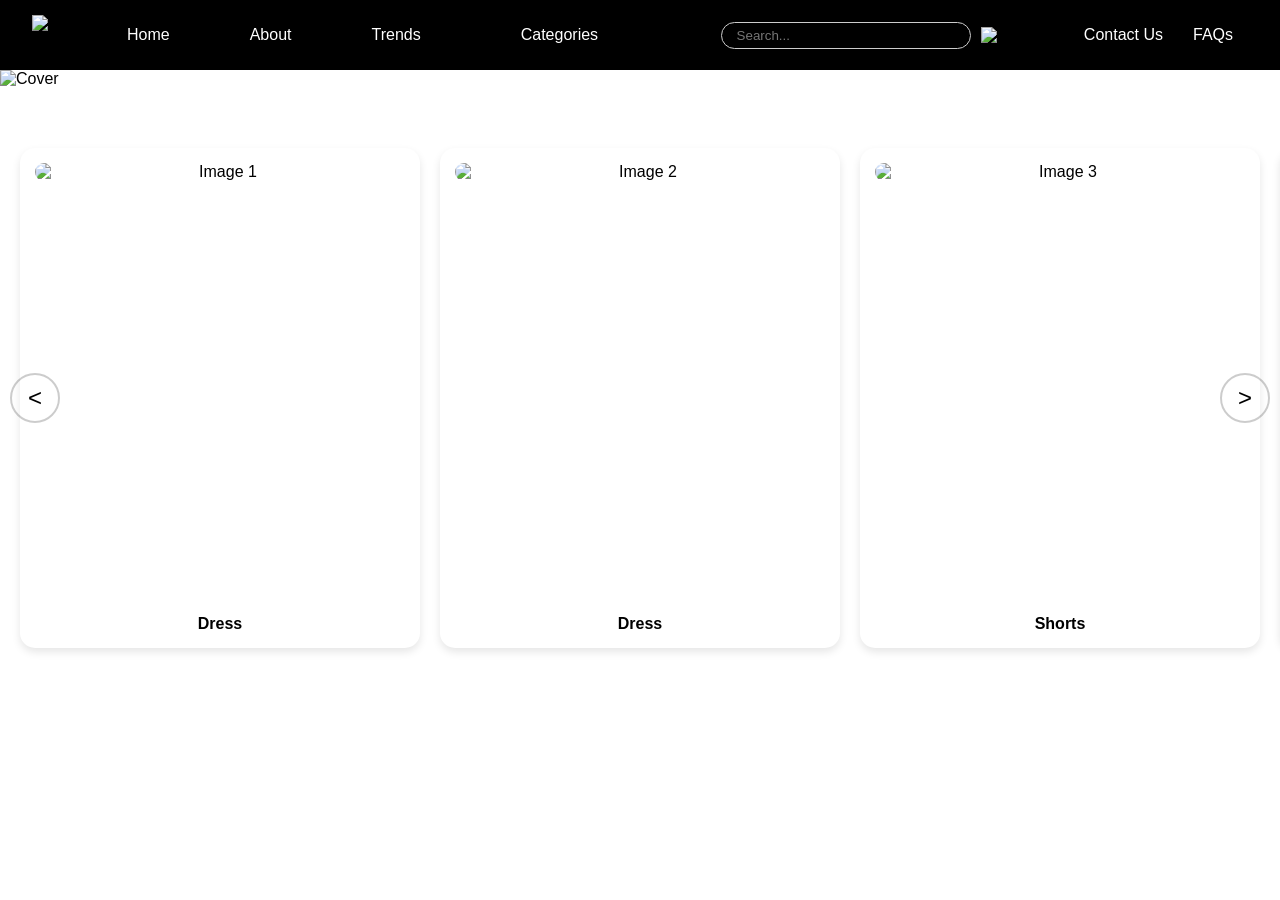
==== index.html @ 2e7d6c05 "Add files via upload" ====
<!DOCTYPE html>
<html lang="en">
<head>
  <title>After Drift</title>
  <meta name="viewport" content="width=device-width, initial-scale=1.0" />
  <link rel="stylesheet" href="style.css" />
  <link rel="icon" type="image/png" href="favicon.png" />
</head>
<body>

  <!-- Navigation Bar -->
  <div class="nav-bar">
    <div class="logo">
      <img src="images/logo1.jpg" alt="Logo" class="logo-img" />
      <a href="index.html">Home</a>
      <a href="about.html">About</a>
      <a href="https://www.printful.com/blog/gen-z-fashion">Trends</a>
    </div>

    <div class="navbar">
      <div class="dropdown">
        <button class="dropbtn">Categories</button>
        <div class="dropdown-content">
          <a href="womens.html">Womens</a>
          <a href="mens.html">Mens</a>
          <a href="kids.html">Kids</a>
          <a href="shoes.html">Footwear</a>
        </div>
      </div>
    </div>

    <div class="search-container">
      <input type="text" placeholder="Search..." class="search-input" id="search-input" />
      <button class="search-btn" id="search-btn">
        <img src="images/btnn.png" alt="Search" />
      </button>
    </div>

    <div class="log-page">
      <a href="contact.html">Contact Us</a>
      <a href="fqs.html">FAQs</a>
    </div>
  </div>

  <!-- Cover Image -->
  <img src="images/cover.jpg" alt="Cover" class="cover-page" />

  <!-- Gallery Section -->
  <div class="gallery-wrapper">
    <button class="nav-btn prev" aria-label="Previous">&lt;</button>
    <div class="gallery">

      <a href="" class="gallery-link">
        <div class="gallery-item">
          <div class="box-container">
            <img src="images/image1.jpg" alt="Image 1" class="gallery-image" />
            <p class="image-info">Dress</p>
          </div>
        </div>
      </a>

      <a href="" class="gallery-link">
        <div class="gallery-item">
          <div class="box-container">
            <img src="images/image2.jpg" alt="Image 2" class="gallery-image" />
            <p class="image-info">Dress</p>
          </div>
        </div>
      </a>

      <a href="" class="gallery-link">
        <div class="gallery-item">
          <div class="box-container">
            <img src="images/image3.jpg" alt="Image 3" class="gallery-image" />
            <p class="image-info">Shorts</p>
          </div>
        </div>
      </a>

      <a href="" class="gallery-link">
        <div class="gallery-item">
          <div class="box-container">
            <img src="images/image4.jpg" alt="Image 4" class="gallery-image" />
            <p class="image-info">Sneaker</p>
          </div>
        </div>
      </a>

      <a href="" class="gallery-link">
        <div class="gallery-item">
          <div class="box-container">
            <img src="images/image5.jpg" alt="Image 5" class="gallery-image" />
            <p class="image-info">Formal</p>
          </div>
        </div>
      </a>

    </div>
    <button class="nav-btn next" aria-label="Next">&gt;</button>
  </div>


  <script src="script.js"></script>
</body>
</html>
---- style.css ----
/* Reset */
* {
  margin: 0;
  padding: 0;
  box-sizing: border-box;
}

/* Base */
body {
  padding-top: 70px;
  min-height: 100vh;
  overflow-x: hidden;
  font-family: 'TT Norms', sans-serif;
}

/* NAV BAR */
.nav-bar {
  position: fixed;
  top: 0;
  left: 0;
  width: 100%;
  height: 70px;
  background-color: #000;
  padding: 0 32px;
  display: flex;
  align-items: center;
  z-index: 1000;
}

.logo {
  display: flex;
  align-items: center;
  margin-right: 40px;
}

.logo-img {
  width: 40px;
  height: 40px;
  object-fit: contain;
  margin-right: 15px;
}

.nav-bar a {
  color: #fff;
  text-decoration: none;
  margin: 0 40px;
}

/* Dropdown */
.dropdown {
  position: relative;
}

.dropbtn {
  background-color: #000;
  color: #fff;
  padding: 14px 20px;
  border: none;
  cursor: pointer;
  font-size: 16px;
  font-family: 'TT Norms', sans-serif;
}

.dropdown-content {
  display: none;
  position: absolute;
  background-color: #f9f9f9;
  min-width: 160px;
  box-shadow: 0 8px 16px rgba(0,0,0,0.2);
  z-index: 999;
}

.dropdown-content a {
  color: #000;
  padding: 12px 16px;
  text-decoration: none;
  display: block;
}

.dropdown-content a:hover {
  background-color: #ddd;
}

.dropdown:hover .dropdown-content {
  display: block;
}

/* Search */
.search-container {
  display: flex;
  align-items: center;
  margin-left: auto;
}

.search-input {
  padding: 5px 15px;
  border: 1px solid #ccc;
  border-radius: 20px;
  outline: none;
  width: 250px;
  background: transparent;
  color: #fff;
}

.search-btn {
  background: none;
  border: none;
  cursor: pointer;
  margin-left: 10px;
}

.search-btn img {
  width: 18px;
  height: 18px;
}

/* Login Links */
.log-page {
  display: flex;
  margin-left: 30px;
  white-space: nowrap;
}

.log-page a {
  color: #fff;
  text-decoration: none;
  margin: 0 15px;
}

/* Cover Images */
.cover-page,
.about-us,
.contact-us,
.FAQs,
.womens-cover,
.mens-cover,
.kids-cover {
  display: block;
  width: 100%;
  height: auto;
  object-fit: cover;
  margin-bottom: 40px;
}

/* Gallery */
.gallery-wrapper {
  position: relative;
  width: 100%;
  margin-top: 20px;
  overflow: hidden;
}

.gallery {
  display: flex;
  gap: 20px;
  padding: 20px;
  overflow-x: auto;
  scrollbar-width: none; /* Firefox */
  -ms-overflow-style: none; /* IE/Edge */
}

.gallery::-webkit-scrollbar {
  display: none; /* Chrome/Safari */
}

.gallery-item {
  display: flex;
  flex-direction: column;
  align-items: center;
}

.box-container {
  width: 400px;
  height: 500px;
  padding: 15px;
  background-color: #fff;
  border-radius: 15px;
  box-shadow: 0 4px 8px rgba(0,0,0,0.1);
  display: flex;
  flex-direction: column;
  align-items: center;
  justify-content: space-between;
  text-align: center;
  overflow: hidden;
  transition: transform 0.2s ease;
}

.box-container:hover {
  transform: scale(1.02);
}

.gallery-image {
  width: 100%;
  max-height: 70%;
  object-fit: cover;
  border-radius: 10px;
  margin-bottom: 10px;
}

.image-info {
  font-weight: bold;
  font-size: 16px;
  margin: 0;
  color: #000;
  text-decoration: none;
}

.gallery-link {
  display: block;
  text-decoration: none;
  color: inherit;
}

/* Gallery Navigation */
.nav-btn {
  position: absolute;
  top: 50%;
  transform: translateY(-50%);
  width: 50px;
  height: 50px;
  background: transparent;
  border: 2px solid rgba(0,0,0,0.2);
  border-radius: 50%;
  display: flex;
  align-items: center;
  justify-content: center;
  cursor: pointer;
  font-size: 24px;
  color: #000;
  transition: background 0.3s, box-shadow 0.3s;
  z-index: 10;
}

.nav-btn:hover {
  background: rgba(0,0,0,0.1);
  box-shadow: 0 0 10px rgba(0,0,0,0.2);
}

.prev { left: 10px; }
.next { right: 10px; }

/* Utility Selector */
.some-selector {
  display: flex;
  align-items: center;
  justify-content: center;
}
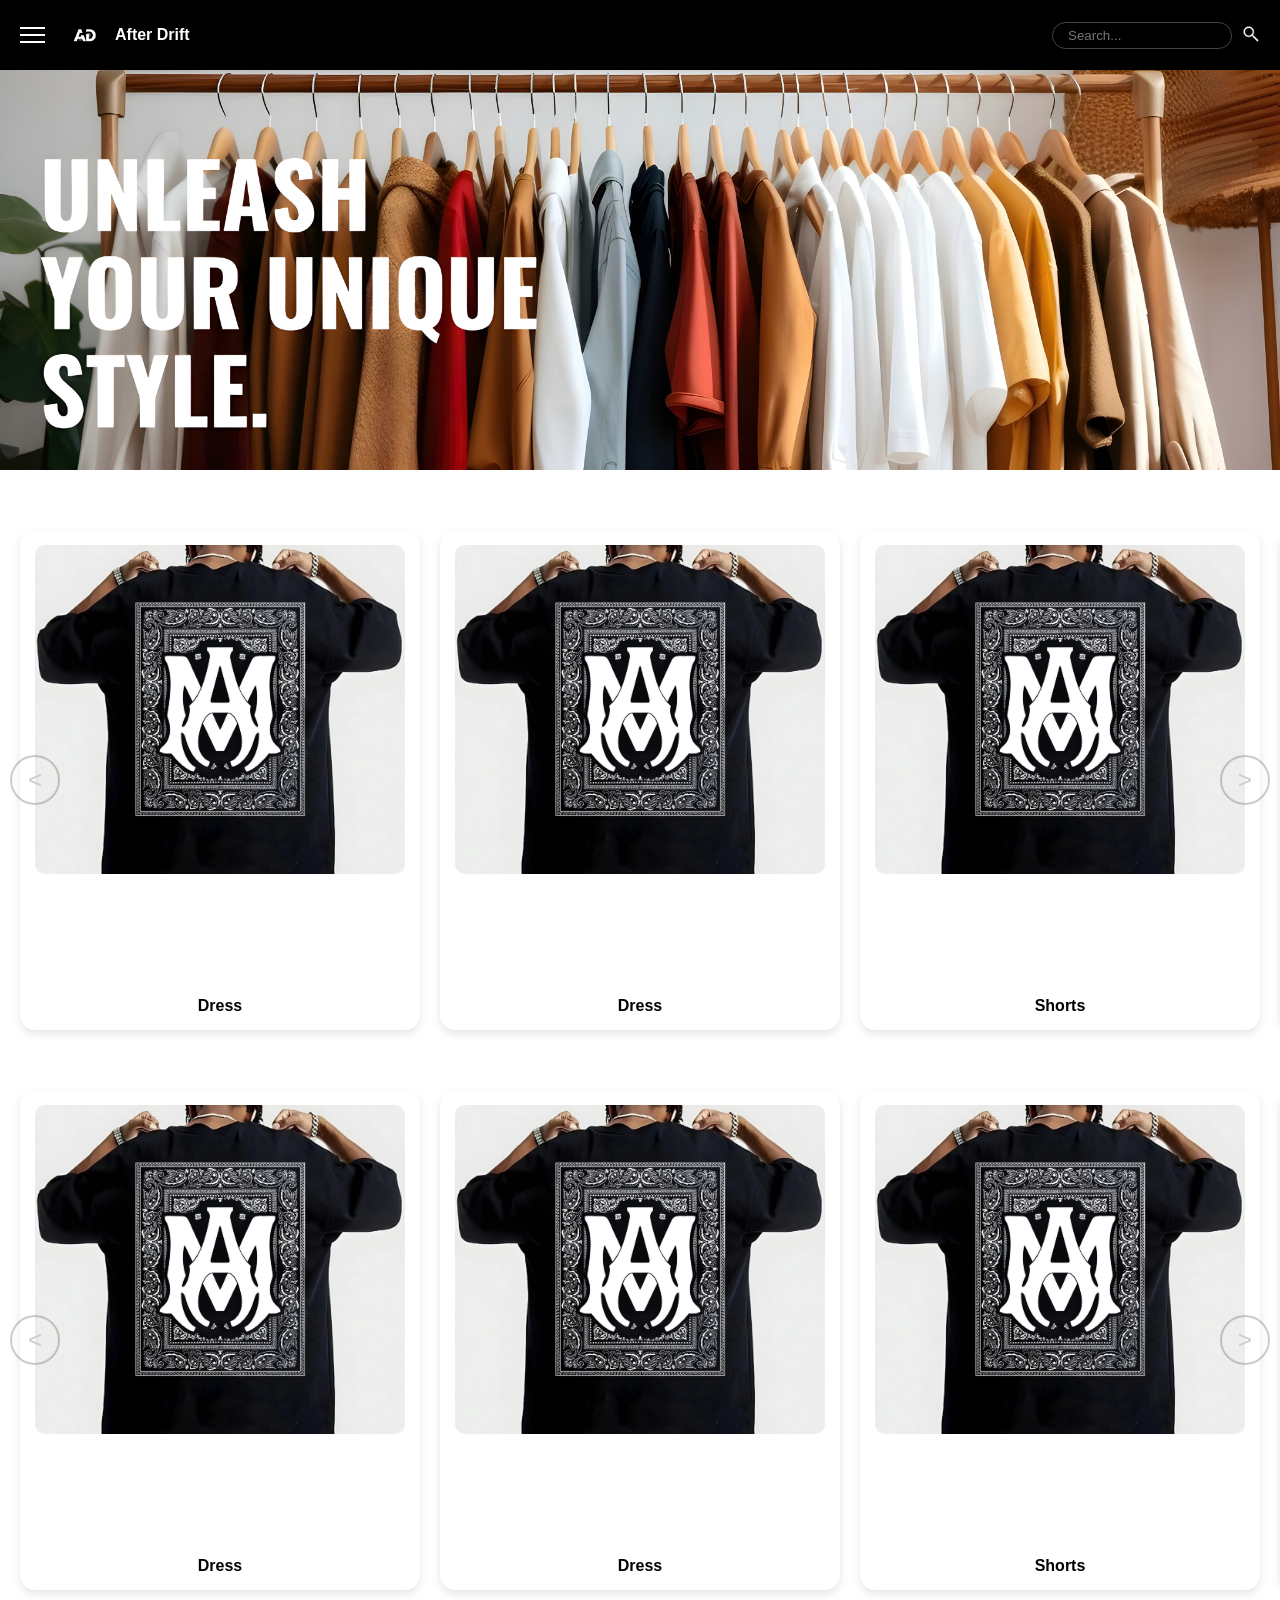
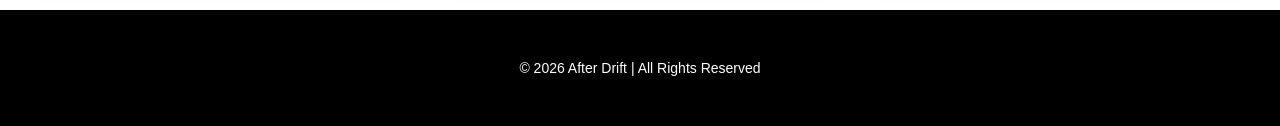
==== commit c4e045aa: "Updated Index" ====
--- a/index.html
+++ b/index.html
@@ -8,25 +8,35 @@
 </head>
 <body>
 
-  <!-- Navigation Bar -->
   <div class="nav-bar">
+    <div class="hamburger" id="hamburger">
+      <span></span>
+      <span></span>
+      <span></span>
+    </div>
+
     <div class="logo">
       <img src="images/logo1.jpg" alt="Logo" class="logo-img" />
+      <span class="site-name">After Drift</span>
+    </div>
+
+    <div class="nav-menu" id="nav-menu">
       <a href="index.html">Home</a>
       <a href="about.html">About</a>
       <a href="https://www.printful.com/blog/gen-z-fashion">Trends</a>
-    </div>
-
-    <div class="navbar">
-      <div class="dropdown">
-        <button class="dropbtn">Categories</button>
-        <div class="dropdown-content">
+      
+            <div class="dropdown">
+        <button class="dropbtn" id="dropbtn">Categories</button>
+        <div class="dropdown-content" id="dropdown-content">
           <a href="womens.html">Womens</a>
           <a href="mens.html">Mens</a>
           <a href="kids.html">Kids</a>
           <a href="shoes.html">Footwear</a>
         </div>
       </div>
+
+      <a href="contact.html">Contact Us</a>
+      <a href="fqs.html">FAQs</a>
     </div>
 
     <div class="search-container">
@@ -35,17 +45,10 @@
         <img src="images/btnn.png" alt="Search" />
       </button>
     </div>
-
-    <div class="log-page">
-      <a href="contact.html">Contact Us</a>
-      <a href="fqs.html">FAQs</a>
-    </div>
   </div>
 
-  <!-- Cover Image -->
   <img src="images/cover.jpg" alt="Cover" class="cover-page" />
 
-  <!-- Gallery Section -->
   <div class="gallery-wrapper">
     <button class="nav-btn prev" aria-label="Previous">&lt;</button>
     <div class="gallery">
@@ -99,7 +102,63 @@
     <button class="nav-btn next" aria-label="Next">&gt;</button>
   </div>
 
+  <div class="gallery-wrapper">
+    <button class="nav-btn prev" aria-label="Previous">&lt;</button>
+    <div class="gallery">
+
+      <a href="" class="gallery-link">
+        <div class="gallery-item">
+          <div class="box-container">
+            <img src="images/image1.jpg" alt="Image 1" class="gallery-image" />
+            <p class="image-info">Dress</p>
+          </div>
+        </div>
+      </a>
+
+      <a href="" class="gallery-link">
+        <div class="gallery-item">
+          <div class="box-container">
+            <img src="images/image2.jpg" alt="Image 2" class="gallery-image" />
+            <p class="image-info">Dress</p>
+          </div>
+        </div>
+      </a>
+
+      <a href="" class="gallery-link">
+        <div class="gallery-item">
+          <div class="box-container">
+            <img src="images/image3.jpg" alt="Image 3" class="gallery-image" />
+            <p class="image-info">Shorts</p>
+          </div>
+        </div>
+      </a>
+
+      <a href="" class="gallery-link">
+        <div class="gallery-item">
+          <div class="box-container">
+            <img src="images/image4.jpg" alt="Image 4" class="gallery-image" />
+            <p class="image-info">Sneaker</p>
+          </div>
+        </div>
+      </a>
+
+      <a href="" class="gallery-link">
+        <div class="gallery-item">
+          <div class="box-container">
+            <img src="images/image5.jpg" alt="Image 5" class="gallery-image" />
+            <p class="image-info">Formal</p>
+          </div>
+        </div>
+      </a>
+
+    </div>
+    <button class="nav-btn next" aria-label="Next">&gt;</button>
+  </div>
+
+ <footer class="site-footer">
+    <p>&copy; 2026 After Drift | All Rights Reserved</p>
+  </footer>
 
   <script src="script.js"></script>
 </body>
-</html>+</html>
--- a/style.css
+++ b/style.css
@@ -1,11 +1,11 @@
-/* Reset */
 * {
   margin: 0;
   padding: 0;
   box-sizing: border-box;
-}
-
-/* Base */
+  -webkit-appearance: none;
+  appearance: none;
+}
+
 body {
   padding-top: 70px;
   min-height: 100vh;
@@ -13,7 +13,6 @@
   font-family: 'TT Norms', sans-serif;
 }
 
-/* NAV BAR */
 .nav-bar {
   position: fixed;
   top: 0;
@@ -21,71 +20,125 @@
   width: 100%;
   height: 70px;
   background-color: #000;
-  padding: 0 32px;
+  padding: 0 20px;
   display: flex;
   align-items: center;
   z-index: 1000;
 }
 
+.hamburger {
+  display: flex;
+  flex-direction: column;
+  justify-content: space-around;
+  width: 25px;
+  height: 20px;
+  cursor: pointer;
+  margin-right: 20px;
+}
+
+.hamburger span {
+  width: 100%;
+  height: 2px;
+  background-color: white;
+  transition: 0.3s;
+}
+
 .logo {
   display: flex;
   align-items: center;
-  margin-right: 40px;
 }
 
 .logo-img {
   width: 40px;
   height: 40px;
   object-fit: contain;
-  margin-right: 15px;
-}
-
-.nav-bar a {
-  color: #fff;
+  margin-right: 10px;
+}
+
+.site-name {
+  color: white;
+  font-weight: bold;
+}
+
+.nav-menu {
+  position: fixed;
+  top: 70px;
+  left: -100%;
+  width: 280px;
+  height: calc(100vh - 70px);
+  background-color: #000;
+  display: flex;
+  flex-direction: column;
+  padding: 30px;
+  transition: 0.4s ease;
+}
+
+.nav-menu.active {
+  left: 0;
+}
+
+.nav-menu a, .dropbtn {
+  color: white;
   text-decoration: none;
-  margin: 0 40px;
-}
-
-/* Dropdown */
+  font-size: 18px;
+  margin: 15px 0;
+  background: none;
+  border: none;
+  text-align: left;
+  font-family: 'TT Norms';
+  cursor: pointer;
+}
+
+
 .dropdown {
   position: relative;
-}
+  width: 100%; 
+  display: block; 
+}
+
 
 .dropbtn {
-  background-color: #000;
-  color: #fff;
-  padding: 14px 20px;
+  width: 100%;
+  padding: 15px 0;
+  display: block;
+  font-size: 18px;
+  color: white;
+  background: none;
   border: none;
-  cursor: pointer;
-  font-size: 16px;
-  font-family: 'TT Norms', sans-serif;
-}
+  text-align: left;
+  cursor: pointer;
+}
+
 
 .dropdown-content {
   display: none;
-  position: absolute;
-  background-color: #f9f9f9;
-  min-width: 160px;
-  box-shadow: 0 8px 16px rgba(0,0,0,0.2);
-  z-index: 999;
+  position: relative; 
+  width: 100%;
+  background-color: #1a1a1a; 
+  overflow: hidden;
+  margin-bottom: 10px;
+}
+
+
+.dropdown:hover .dropdown-content {
+  display: block;
 }
 
 .dropdown-content a {
-  color: #000;
-  padding: 12px 16px;
+  font-size: 16px;
+  color: #ffffff; 
+  padding: 12px 20px;
+  display: block;
   text-decoration: none;
-  display: block;
+  margin: 0 !important; 
+  border-bottom: 1px solid #333; 
 }
 
 .dropdown-content a:hover {
-  background-color: #ddd;
-}
-
-.dropdown:hover .dropdown-content {
-  display: block;
-}
-
-/* Search */
+  background-color: #333;
+  color: white;
+}
+
 .search-container {
   display: flex;
   align-items: center;
@@ -94,12 +147,12 @@
 
 .search-input {
   padding: 5px 15px;
-  border: 1px solid #ccc;
+  border: 1px solid #444;
   border-radius: 20px;
   outline: none;
-  width: 250px;
+  width: 180px;
   background: transparent;
-  color: #fff;
+  color: white;
 }
 
 .search-btn {
@@ -114,27 +167,7 @@
   height: 18px;
 }
 
-/* Login Links */
-.log-page {
-  display: flex;
-  margin-left: 30px;
-  white-space: nowrap;
-}
-
-.log-page a {
-  color: #fff;
-  text-decoration: none;
-  margin: 0 15px;
-}
-
-/* Cover Images */
-.cover-page,
-.about-us,
-.contact-us,
-.FAQs,
-.womens-cover,
-.mens-cover,
-.kids-cover {
+.cover-page {
   display: block;
   width: 100%;
   height: auto;
@@ -142,26 +175,21 @@
   margin-bottom: 40px;
 }
 
-/* Gallery */
 .gallery-wrapper {
   position: relative;
   width: 100%;
   margin-top: 20px;
   overflow: hidden;
 }
-
 .gallery {
   display: flex;
   gap: 20px;
   padding: 20px;
   overflow-x: auto;
-  scrollbar-width: none; /* Firefox */
-  -ms-overflow-style: none; /* IE/Edge */
-}
-
-.gallery::-webkit-scrollbar {
-  display: none; /* Chrome/Safari */
-}
+  scrollbar-width: none;
+  -ms-overflow-style: none;
+}
+.gallery::-webkit-scrollbar { display: none; }
 
 .gallery-item {
   display: flex;
@@ -170,8 +198,8 @@
 }
 
 .box-container {
-  width: 400px;
-  height: 500px;
+  width: 400px;   
+  height: 500px;  
   padding: 15px;
   background-color: #fff;
   border-radius: 15px;
@@ -185,9 +213,7 @@
   transition: transform 0.2s ease;
 }
 
-.box-container:hover {
-  transform: scale(1.02);
-}
+.box-container:hover { transform: scale(1.02); }
 
 .gallery-image {
   width: 100%;
@@ -196,22 +222,21 @@
   border-radius: 10px;
   margin-bottom: 10px;
 }
-
 .image-info {
   font-weight: bold;
   font-size: 16px;
   margin: 0;
-  color: #000;
-  text-decoration: none;
+  flex-shrink: 0;
+  color: black;          
+  text-decoration: none; 
 }
 
 .gallery-link {
   display: block;
-  text-decoration: none;
-  color: inherit;
-}
-
-/* Gallery Navigation */
+  text-decoration: none; 
+  color: inherit;       
+}
+
 .nav-btn {
   position: absolute;
   top: 50%;
@@ -226,22 +251,43 @@
   justify-content: center;
   cursor: pointer;
   font-size: 24px;
-  color: #000;
+  color: #cccaca;
   transition: background 0.3s, box-shadow 0.3s;
   z-index: 10;
 }
-
 .nav-btn:hover {
   background: rgba(0,0,0,0.1);
   box-shadow: 0 0 10px rgba(0,0,0,0.2);
 }
 
+.womens-cover,
+.mens-cover,
+.kids-cover,
+.shoes-cover,
+.fqs-cover,
+.contact-us,
+.about-us {
+  display: block;
+  width: 100%;
+  height: auto;
+  object-fit: cover;
+  margin-bottom: 40px; 
+}
+
 .prev { left: 10px; }
 .next { right: 10px; }
 
-/* Utility Selector */
-.some-selector {
-  display: flex;
-  align-items: center;
-  justify-content: center;
-}+.site-footer {
+  background-color: #000;   
+  color: #fff;              
+  text-align: center;       
+  padding: 50px;            
+  position: relative;      
+  bottom: 0;
+  width: 100%;
+  font-family: Arial, sans-serif;
+}
+.site-footer p {
+  margin: 0; 
+  font-size: 14px; 
+}
